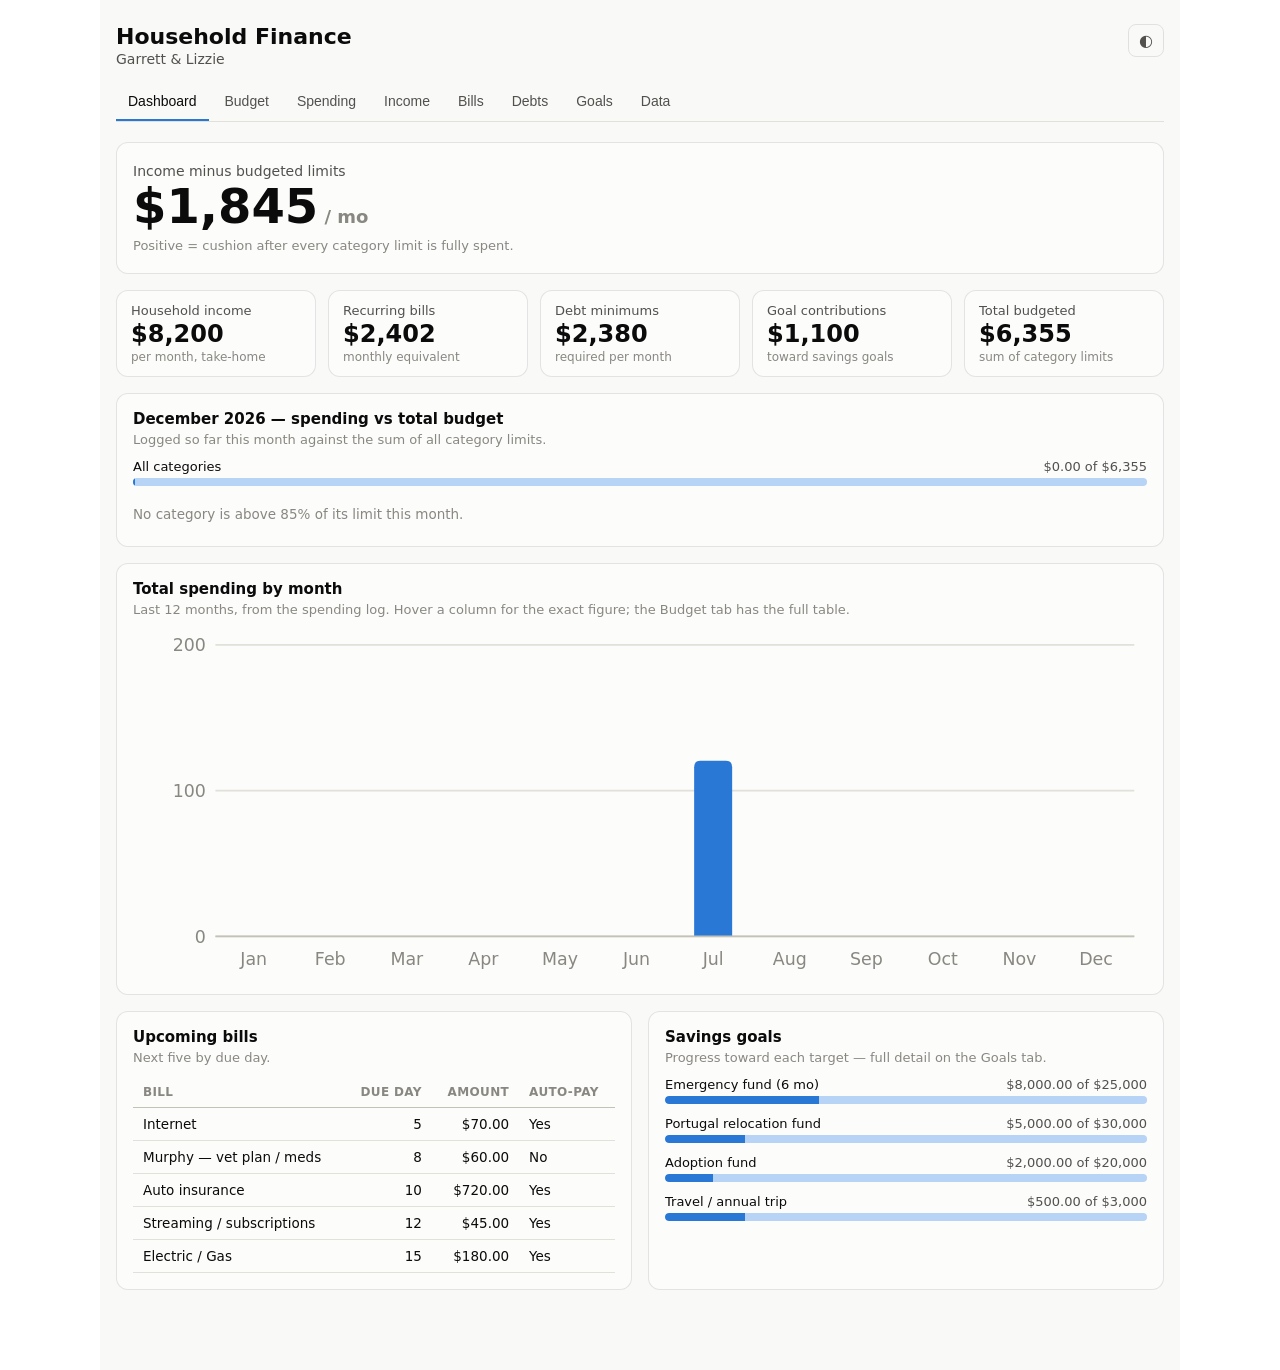
==== index.html @ 4013e346 "Household Finance — local-first budget app with GitHub Pages deploy Moved out of the Spanish-Lesson " ====
<!DOCTYPE html>
<html lang="en">
<head>
  <meta charset="UTF-8" />
  <meta name="viewport" content="width=device-width, initial-scale=1.0" />
  <meta name="color-scheme" content="light dark" />
  <title>Household Finance</title>
  <link rel="icon" href="data:image/svg+xml,%3Csvg xmlns='http://www.w3.org/2000/svg' viewBox='0 0 100 100'%3E%3Ctext y='.9em' font-size='90'%3E%F0%9F%92%B5%3C/text%3E%3C/svg%3E" />
  <link rel="stylesheet" href="styles.css" />
</head>
<body>
  <div class="app viz-root">
    <header class="app-header">
      <div>
        <h1>Household Finance</h1>
        <p class="subtitle" id="householdName">Garrett &amp; Lizzie</p>
      </div>
      <div class="header-actions">
        <button id="themeToggle" class="ghost-btn" title="Toggle light/dark">◐</button>
      </div>
    </header>

    <nav class="tabs" id="tabs">
      <button data-tab="dashboard" class="tab active">Dashboard</button>
      <button data-tab="budget" class="tab">Budget</button>
      <button data-tab="spending" class="tab">Spending</button>
      <button data-tab="income" class="tab">Income</button>
      <button data-tab="bills" class="tab">Bills</button>
      <button data-tab="debts" class="tab">Debts</button>
      <button data-tab="goals" class="tab">Goals</button>
      <button data-tab="data" class="tab">Data</button>
    </nav>

    <main id="main">
      <section id="tab-dashboard" class="tab-panel active"></section>
      <section id="tab-budget" class="tab-panel"></section>
      <section id="tab-spending" class="tab-panel"></section>
      <section id="tab-income" class="tab-panel"></section>
      <section id="tab-bills" class="tab-panel"></section>
      <section id="tab-debts" class="tab-panel"></section>
      <section id="tab-goals" class="tab-panel"></section>
      <section id="tab-data" class="tab-panel"></section>
    </main>

    <div id="tooltip" class="chart-tooltip" hidden></div>
  </div>
  <script src="app.js"></script>
</body>
</html>
---- styles.css ----
/* Reference dataviz palette — light mode defaults, dark under both the OS
   media query and the explicit data-theme stamp so the toggle wins both ways. */
.viz-root {
  color-scheme: light;
  --page: #f9f9f7;
  --surface-1: #fcfcfb;
  --text-primary: #0b0b0b;
  --text-secondary: #52514e;
  --text-muted: #898781;
  --grid: #e1e0d9;
  --axis: #c3c2b7;
  --border: rgba(11, 11, 11, 0.10);
  --series-1: #2a78d6;
  --seq-150: #b7d3f6;
  --seq-250: #86b6ef;
  --status-good: #0ca30c;
  --status-warning: #fab219;
  --status-serious: #ec835a;
  --status-critical: #d03b3b;
  --delta-good: #006300;
  --delta-bad: #d03b3b;
}
@media (prefers-color-scheme: dark) {
  :root:where(:not([data-theme="light"])) .viz-root {
    color-scheme: dark;
    --page: #0d0d0d;
    --surface-1: #1a1a19;
    --text-primary: #ffffff;
    --text-secondary: #c3c2b7;
    --text-muted: #898781;
    --grid: #2c2c2a;
    --axis: #383835;
    --border: rgba(255, 255, 255, 0.10);
    --series-1: #3987e5;
    --seq-150: #104281;
    --seq-250: #1c5cab;
    --delta-good: #0ca30c;
  }
}
:root[data-theme="dark"] .viz-root {
  color-scheme: dark;
  --page: #0d0d0d;
  --surface-1: #1a1a19;
  --text-primary: #ffffff;
  --text-secondary: #c3c2b7;
  --text-muted: #898781;
  --grid: #2c2c2a;
  --axis: #383835;
  --border: rgba(255, 255, 255, 0.10);
  --series-1: #3987e5;
  --seq-150: #104281;
  --seq-250: #1c5cab;
  --delta-good: #0ca30c;
}

* { box-sizing: border-box; margin: 0; }

body {
  font-family: system-ui, -apple-system, "Segoe UI", sans-serif;
  background: var(--page);
}

.app {
  max-width: 1080px;
  margin: 0 auto;
  padding: 16px 16px 64px;
  color: var(--text-primary);
  background: var(--page);
  min-height: 100vh;
}

.app-header {
  display: flex;
  justify-content: space-between;
  align-items: flex-start;
  gap: 12px;
  padding: 8px 0 16px;
}
.app-header h1 { font-size: 22px; font-weight: 650; }
.subtitle { color: var(--text-secondary); font-size: 14px; margin-top: 2px; }

.ghost-btn {
  background: none;
  border: 1px solid var(--border);
  border-radius: 8px;
  color: var(--text-secondary);
  font-size: 16px;
  padding: 6px 10px;
  cursor: pointer;
}
.ghost-btn:hover { background: var(--surface-1); }

/* Tabs */
.tabs {
  display: flex;
  gap: 4px;
  overflow-x: auto;
  border-bottom: 1px solid var(--grid);
  margin-bottom: 20px;
  -webkit-overflow-scrolling: touch;
}
.tab {
  background: none;
  border: none;
  border-bottom: 2px solid transparent;
  color: var(--text-secondary);
  font-size: 14px;
  font-weight: 500;
  padding: 10px 12px;
  cursor: pointer;
  white-space: nowrap;
}
.tab:hover { color: var(--text-primary); }
.tab.active { color: var(--text-primary); border-bottom-color: var(--series-1); }
.tab-panel { display: none; }
.tab-panel.active { display: block; }

/* Cards */
.card {
  background: var(--surface-1);
  border: 1px solid var(--border);
  border-radius: 12px;
  padding: 16px;
  margin-bottom: 16px;
}
.card h2 { font-size: 15px; font-weight: 600; margin-bottom: 4px; }
.card .card-note { font-size: 13px; color: var(--text-muted); margin-bottom: 12px; }

/* Hero + stat tiles */
.hero { text-align: left; padding: 20px 16px; }
.hero .hero-label { font-size: 14px; color: var(--text-secondary); }
.hero .hero-value { font-size: 48px; font-weight: 600; line-height: 1.15; }
.hero .hero-sub { font-size: 13px; color: var(--text-muted); margin-top: 4px; }

.kpi-row {
  display: grid;
  grid-template-columns: repeat(auto-fit, minmax(150px, 1fr));
  gap: 12px;
  margin-bottom: 16px;
}
.stat-tile {
  background: var(--surface-1);
  border: 1px solid var(--border);
  border-radius: 12px;
  padding: 12px 14px;
}
.stat-tile .stat-label { font-size: 13px; color: var(--text-secondary); }
.stat-tile .stat-value { font-size: 24px; font-weight: 600; margin-top: 2px; }
.stat-tile .stat-sub { font-size: 12px; color: var(--text-muted); margin-top: 2px; }

/* Meters — unfilled track is a lighter step of the same ramp */
.meter {
  height: 8px;
  border-radius: 4px;
  background: var(--seq-150);
  overflow: hidden;
}
.meter-fill {
  height: 100%;
  border-radius: 4px 0 0 4px;
  background: var(--series-1);
  min-width: 2px;
}
.meter-fill.warn { background: var(--status-warning); }
.meter-fill.over { background: var(--status-critical); }
.meter-row { margin-bottom: 12px; }
.meter-head {
  display: flex;
  justify-content: space-between;
  align-items: baseline;
  font-size: 13px;
  margin-bottom: 4px;
  gap: 8px;
}
.meter-head .meter-name { color: var(--text-primary); font-weight: 500; }
.meter-head .meter-nums { color: var(--text-secondary); white-space: nowrap; }
.meter-head .flag { font-size: 12px; margin-left: 6px; }
.flag.over-flag { color: var(--status-critical); font-weight: 600; }
.flag.warn-flag { color: var(--text-secondary); font-weight: 600; }

/* Tables */
.table-wrap { overflow-x: auto; }
table {
  width: 100%;
  border-collapse: collapse;
  font-size: 13.5px;
}
th {
  text-align: left;
  font-weight: 600;
  color: var(--text-muted);
  font-size: 12px;
  text-transform: uppercase;
  letter-spacing: 0.03em;
  padding: 8px 10px;
  border-bottom: 1px solid var(--axis);
  white-space: nowrap;
}
td {
  padding: 8px 10px;
  border-bottom: 1px solid var(--grid);
  color: var(--text-primary);
  vertical-align: middle;
}
td.num, th.num { text-align: right; font-variant-numeric: tabular-nums; }
tr.total-row td { font-weight: 600; border-top: 1px solid var(--axis); border-bottom: none; }
td .muted, .muted { color: var(--text-muted); }
td .secondary { color: var(--text-secondary); }
.pos { color: var(--delta-good); }
.neg { color: var(--delta-bad); }

.row-actions { white-space: nowrap; text-align: right; }
.row-actions button {
  background: none;
  border: none;
  cursor: pointer;
  color: var(--text-muted);
  font-size: 13px;
  padding: 2px 6px;
  border-radius: 6px;
}
.row-actions button:hover { color: var(--text-primary); background: var(--page); }

/* Forms */
.form-grid {
  display: flex;
  flex-wrap: wrap;
  gap: 8px;
  align-items: flex-end;
  margin-bottom: 12px;
}
.field { display: flex; flex-direction: column; gap: 3px; }
.field label { font-size: 12px; color: var(--text-secondary); }
input, select {
  font: inherit;
  font-size: 14px;
  color: var(--text-primary);
  background: var(--page);
  border: 1px solid var(--axis);
  border-radius: 8px;
  padding: 7px 9px;
  min-width: 0;
}
input:focus, select:focus { outline: 2px solid var(--series-1); outline-offset: 1px; border-color: transparent; }
input[type="number"] { width: 110px; }
input[type="date"], input[type="month"] { width: 150px; }
.checkbox-field { flex-direction: row; align-items: center; gap: 6px; padding-bottom: 9px; }
.checkbox-field input { width: auto; }

.primary-btn {
  font: inherit;
  font-size: 14px;
  font-weight: 600;
  background: var(--series-1);
  color: #fff;
  border: none;
  border-radius: 8px;
  padding: 8px 16px;
  cursor: pointer;
}
.primary-btn:hover { filter: brightness(1.08); }
.secondary-btn {
  font: inherit;
  font-size: 14px;
  background: none;
  border: 1px solid var(--axis);
  color: var(--text-secondary);
  border-radius: 8px;
  padding: 8px 14px;
  cursor: pointer;
}
.secondary-btn:hover { color: var(--text-primary); }
.danger-btn {
  font: inherit;
  font-size: 14px;
  background: none;
  border: 1px solid var(--status-critical);
  color: var(--status-critical);
  border-radius: 8px;
  padding: 8px 14px;
  cursor: pointer;
}

.toolbar {
  display: flex;
  flex-wrap: wrap;
  gap: 8px;
  align-items: center;
  margin-bottom: 12px;
}
.toolbar .spacer { flex: 1; }

/* Chart */
.chart-svg { width: 100%; height: auto; display: block; }
.chart-tooltip {
  position: fixed;
  z-index: 10;
  pointer-events: none;
  background: var(--surface-1);
  color: var(--text-primary);
  border: 1px solid var(--border);
  border-radius: 8px;
  box-shadow: 0 4px 16px rgba(0, 0, 0, 0.15);
  padding: 8px 10px;
  font-size: 13px;
  max-width: 260px;
}
.chart-tooltip .tt-title { font-weight: 600; margin-bottom: 2px; }
.chart-tooltip .tt-line { color: var(--text-secondary); }

.two-col {
  display: grid;
  grid-template-columns: 1fr 1fr;
  gap: 16px;
}
@media (max-width: 760px) {
  .two-col { grid-template-columns: 1fr; }
}

.empty-note { color: var(--text-muted); font-size: 13.5px; padding: 8px 0; }
textarea.io-area {
  width: 100%;
  min-height: 140px;
  font-family: ui-monospace, monospace;
  font-size: 12px;
  color: var(--text-primary);
  background: var(--page);
  border: 1px solid var(--axis);
  border-radius: 8px;
  padding: 8px;
}
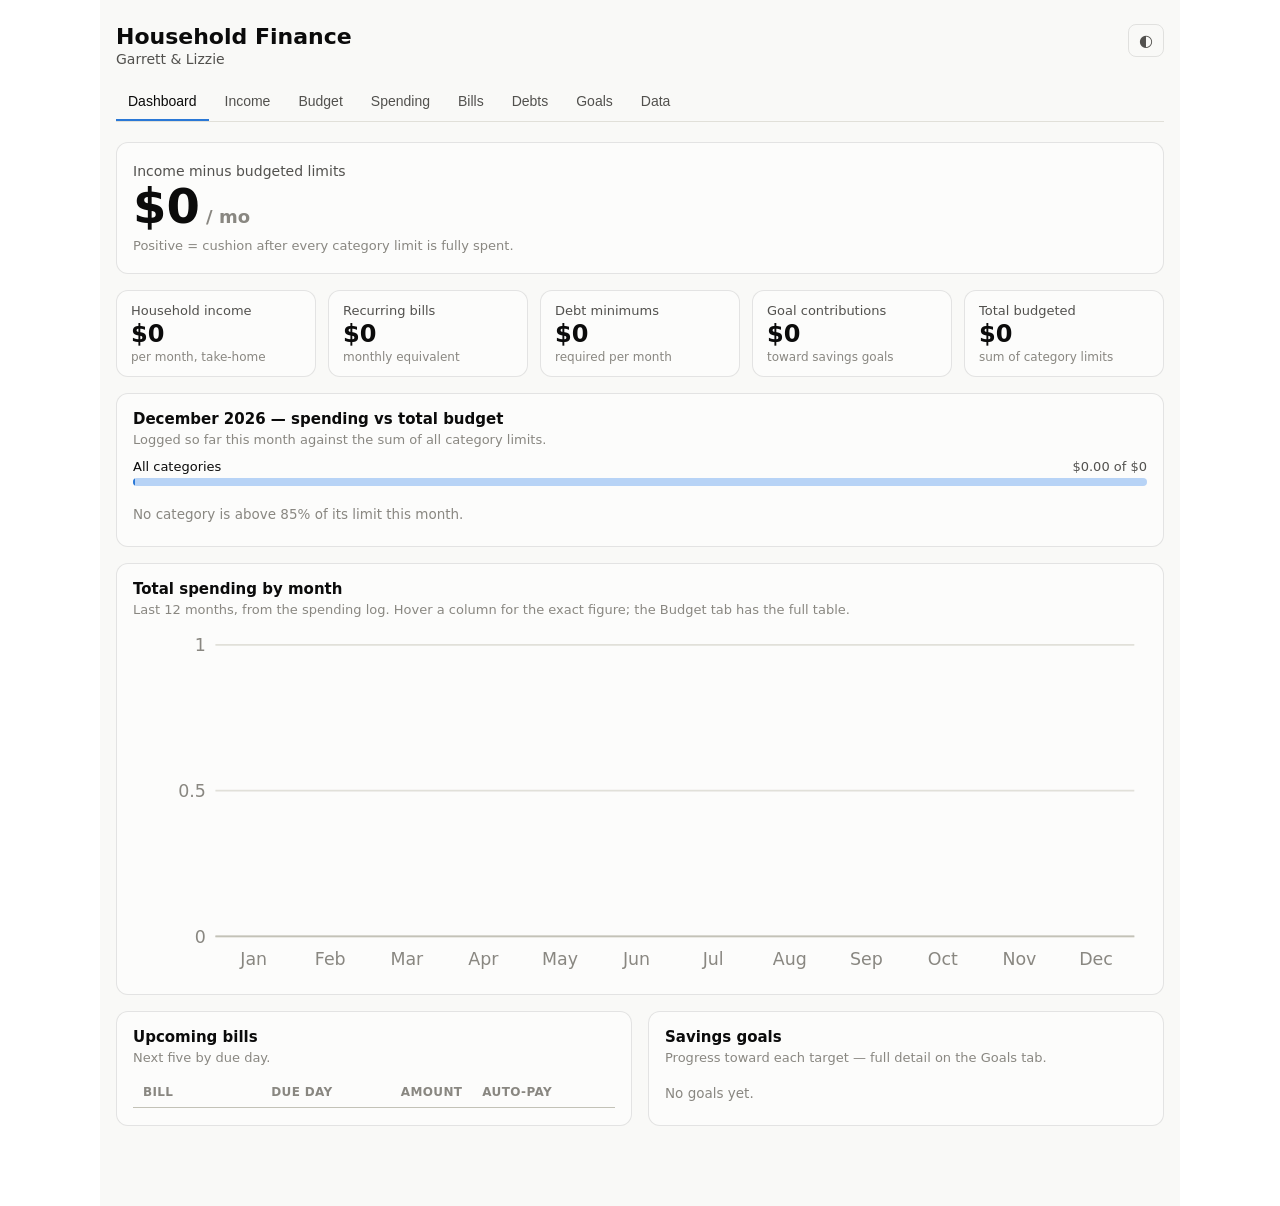
==== commit 5f3aa98d: "Clear example data; reorder tabs; redesign Income with pay frequencies - Start empty: no example spe" ====
--- a/index.html
+++ b/index.html
@@ -22,9 +22,9 @@
 
     <nav class="tabs" id="tabs">
       <button data-tab="dashboard" class="tab active">Dashboard</button>
+      <button data-tab="income" class="tab">Income</button>
       <button data-tab="budget" class="tab">Budget</button>
       <button data-tab="spending" class="tab">Spending</button>
-      <button data-tab="income" class="tab">Income</button>
       <button data-tab="bills" class="tab">Bills</button>
       <button data-tab="debts" class="tab">Debts</button>
       <button data-tab="goals" class="tab">Goals</button>
@@ -33,9 +33,9 @@
 
     <main id="main">
       <section id="tab-dashboard" class="tab-panel active"></section>
+      <section id="tab-income" class="tab-panel"></section>
       <section id="tab-budget" class="tab-panel"></section>
       <section id="tab-spending" class="tab-panel"></section>
-      <section id="tab-income" class="tab-panel"></section>
       <section id="tab-bills" class="tab-panel"></section>
       <section id="tab-debts" class="tab-panel"></section>
       <section id="tab-goals" class="tab-panel"></section>
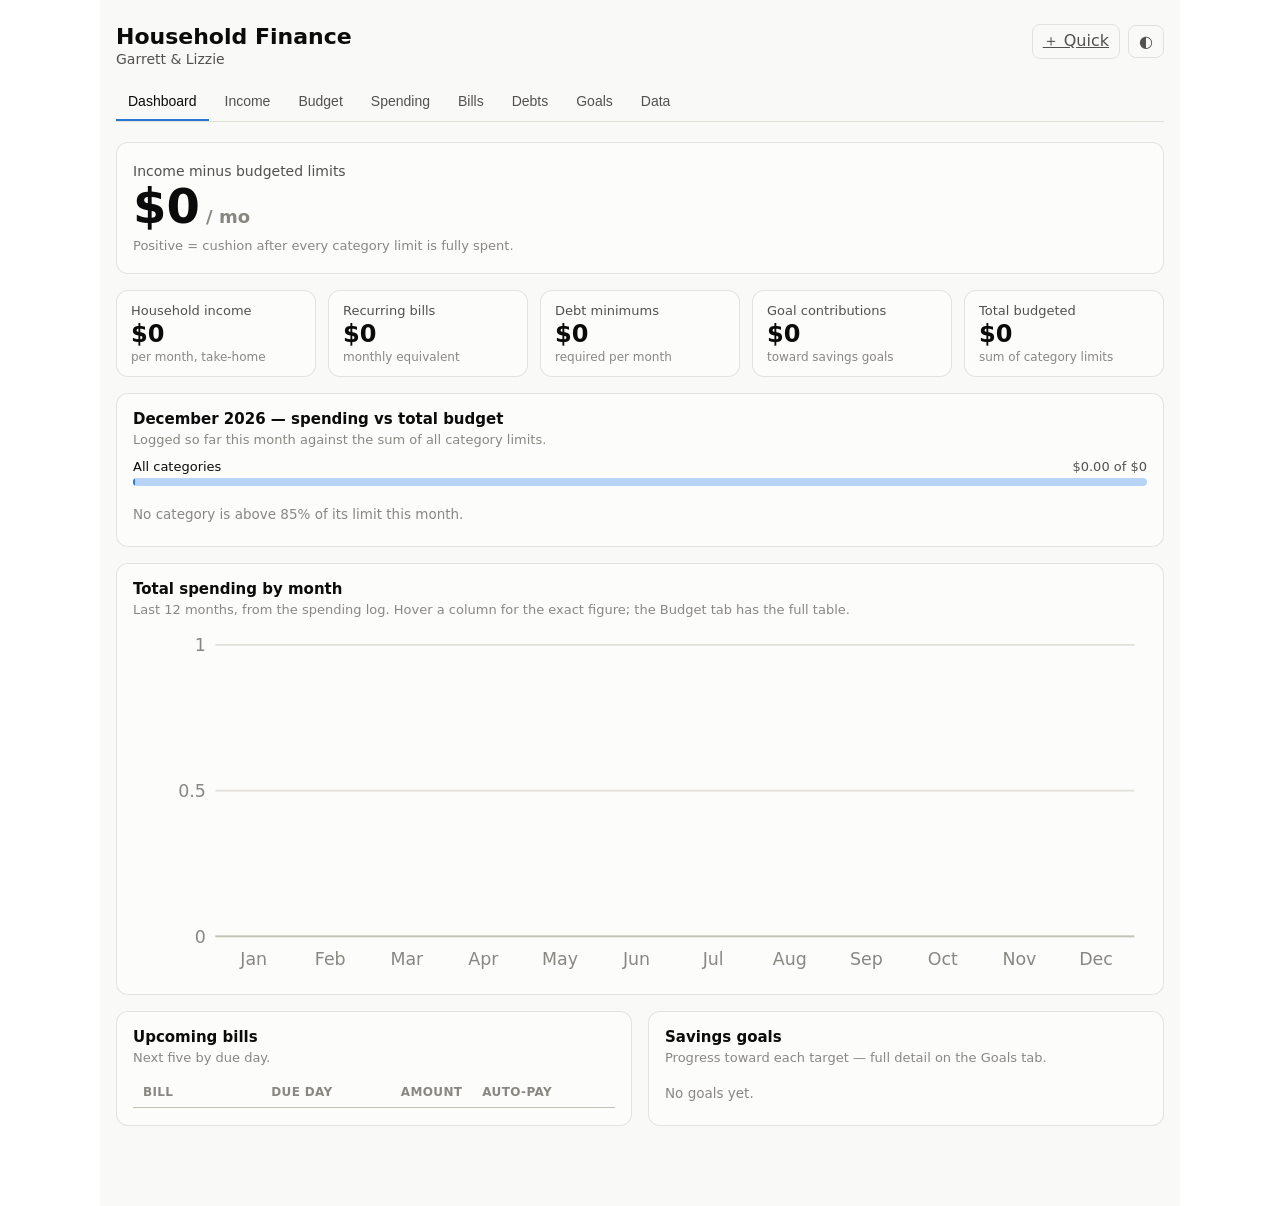
==== commit 9dbb1e1a: "Add phone-first Quick Expense page that syncs to the same data A minimal companion at /quick/ for lo" ====
--- a/index.html
+++ b/index.html
@@ -16,6 +16,8 @@
         <p class="subtitle" id="householdName">Garrett &amp; Lizzie</p>
       </div>
       <div class="header-actions">
+        <span id="syncBadge" class="sync-badge" hidden></span>
+        <a class="ghost-btn" href="quick/" title="Quick expense entry (phone)">＋ Quick</a>
         <button id="themeToggle" class="ghost-btn" title="Toggle light/dark">◐</button>
       </div>
     </header>
--- a/styles.css
+++ b/styles.css
@@ -90,6 +90,17 @@
 }
 .ghost-btn:hover { background: var(--surface-1); }
 
+.header-actions { display: flex; align-items: center; gap: 8px; }
+.sync-badge {
+  font-size: 12px;
+  color: var(--text-secondary);
+  border: 1px solid var(--border);
+  border-radius: 999px;
+  padding: 4px 10px;
+  white-space: nowrap;
+}
+.sync-badge.err { color: var(--status-critical); border-color: var(--status-critical); }
+
 /* Tabs */
 .tabs {
   display: flex;
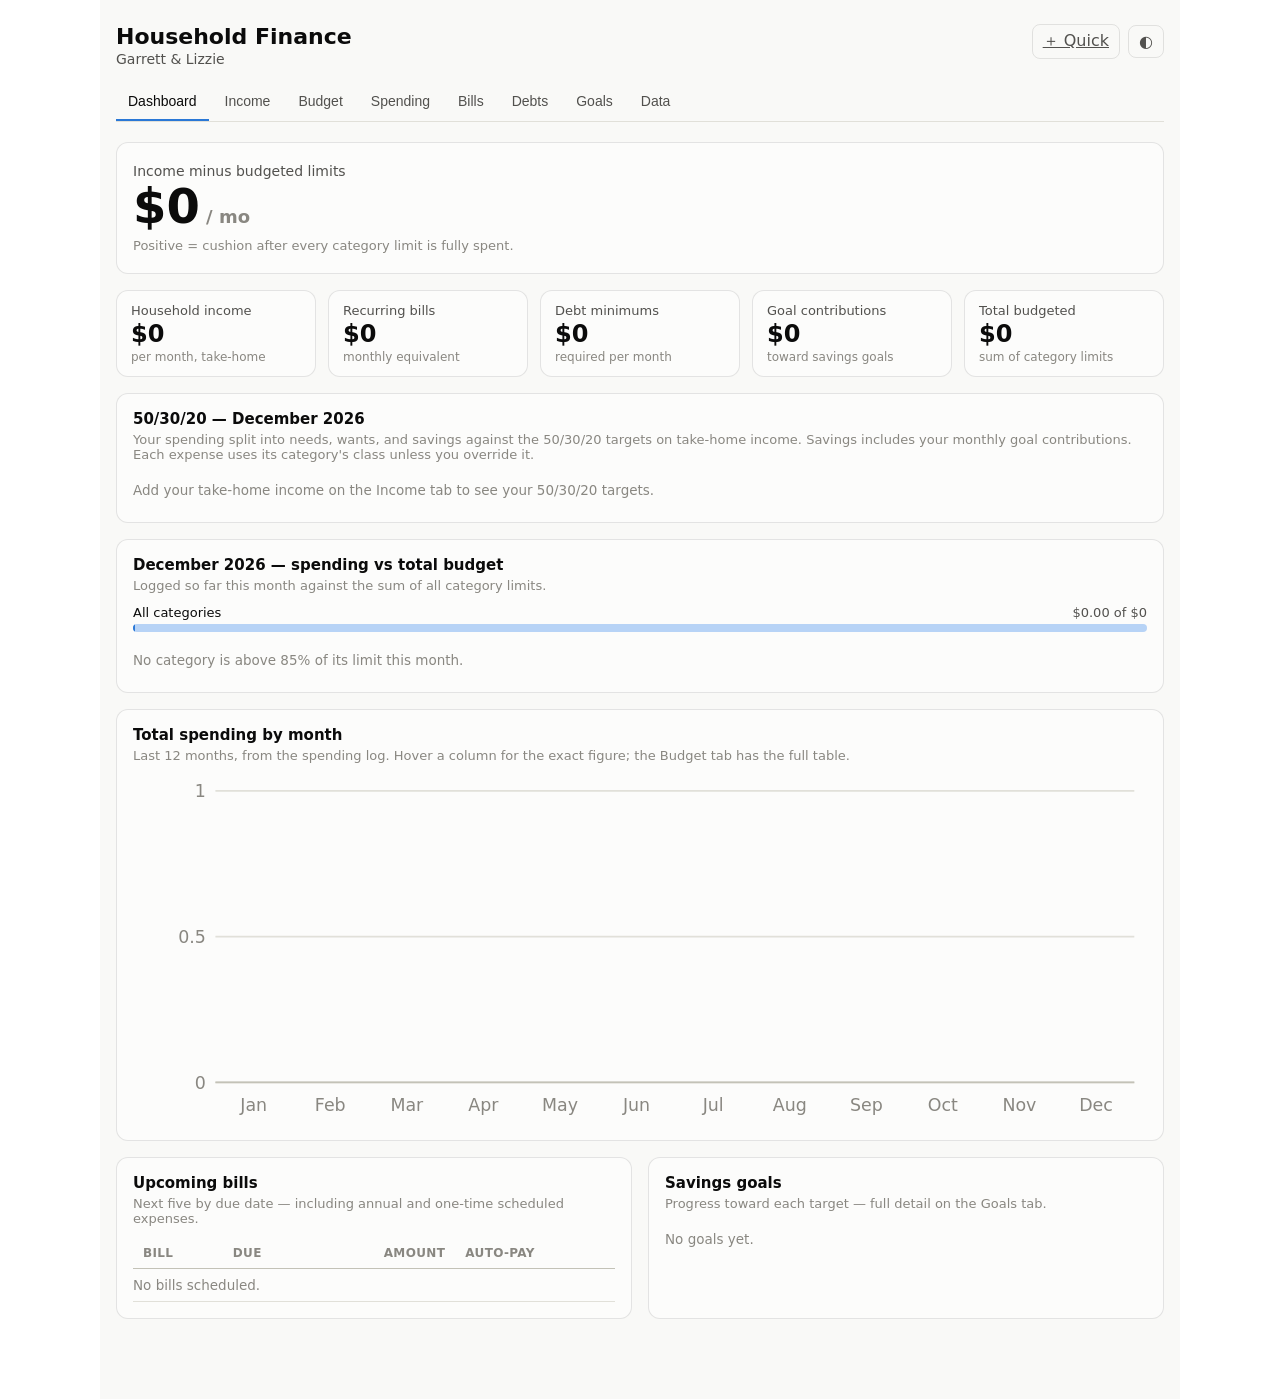
==== commit d9aa75f4: "Installable PWA + scheduled annual/one-time expenses PWA: - Web app manifests for the main app and /" ====
--- a/index.html
+++ b/index.html
@@ -5,7 +5,10 @@
   <meta name="viewport" content="width=device-width, initial-scale=1.0" />
   <meta name="color-scheme" content="light dark" />
   <title>Household Finance</title>
+  <meta name="theme-color" content="#2a78d6" />
   <link rel="icon" href="data:image/svg+xml,%3Csvg xmlns='http://www.w3.org/2000/svg' viewBox='0 0 100 100'%3E%3Ctext y='.9em' font-size='90'%3E%F0%9F%92%B5%3C/text%3E%3C/svg%3E" />
+  <link rel="manifest" href="manifest.webmanifest" />
+  <link rel="apple-touch-icon" href="icons/icon-192.png" />
   <link rel="stylesheet" href="styles.css" />
 </head>
 <body>
@@ -47,5 +50,8 @@
     <div id="tooltip" class="chart-tooltip" hidden></div>
   </div>
   <script src="app.js"></script>
+  <script>
+    if ("serviceWorker" in navigator) navigator.serviceWorker.register("sw.js");
+  </script>
 </body>
 </html>
--- a/styles.css
+++ b/styles.css
@@ -329,6 +329,14 @@
 }
 
 .empty-note { color: var(--text-muted); font-size: 13.5px; padding: 8px 0; }
+
+/* Receipt splitter */
+.rc-table select, .rc-table input[type="text"], .rc-table .rc-desc { width: 100%; min-width: 90px; }
+.rc-table .rc-amt { width: 90px; }
+.rc-table td { vertical-align: middle; }
+.rc-table .rc-del { color: var(--text-muted); font-size: 15px; }
+.rc-table .rc-del:hover { color: var(--status-critical); }
+.rc-summary { margin: 12px 0; font-size: 14px; color: var(--text-secondary); }
 textarea.io-area {
   width: 100%;
   min-height: 140px;
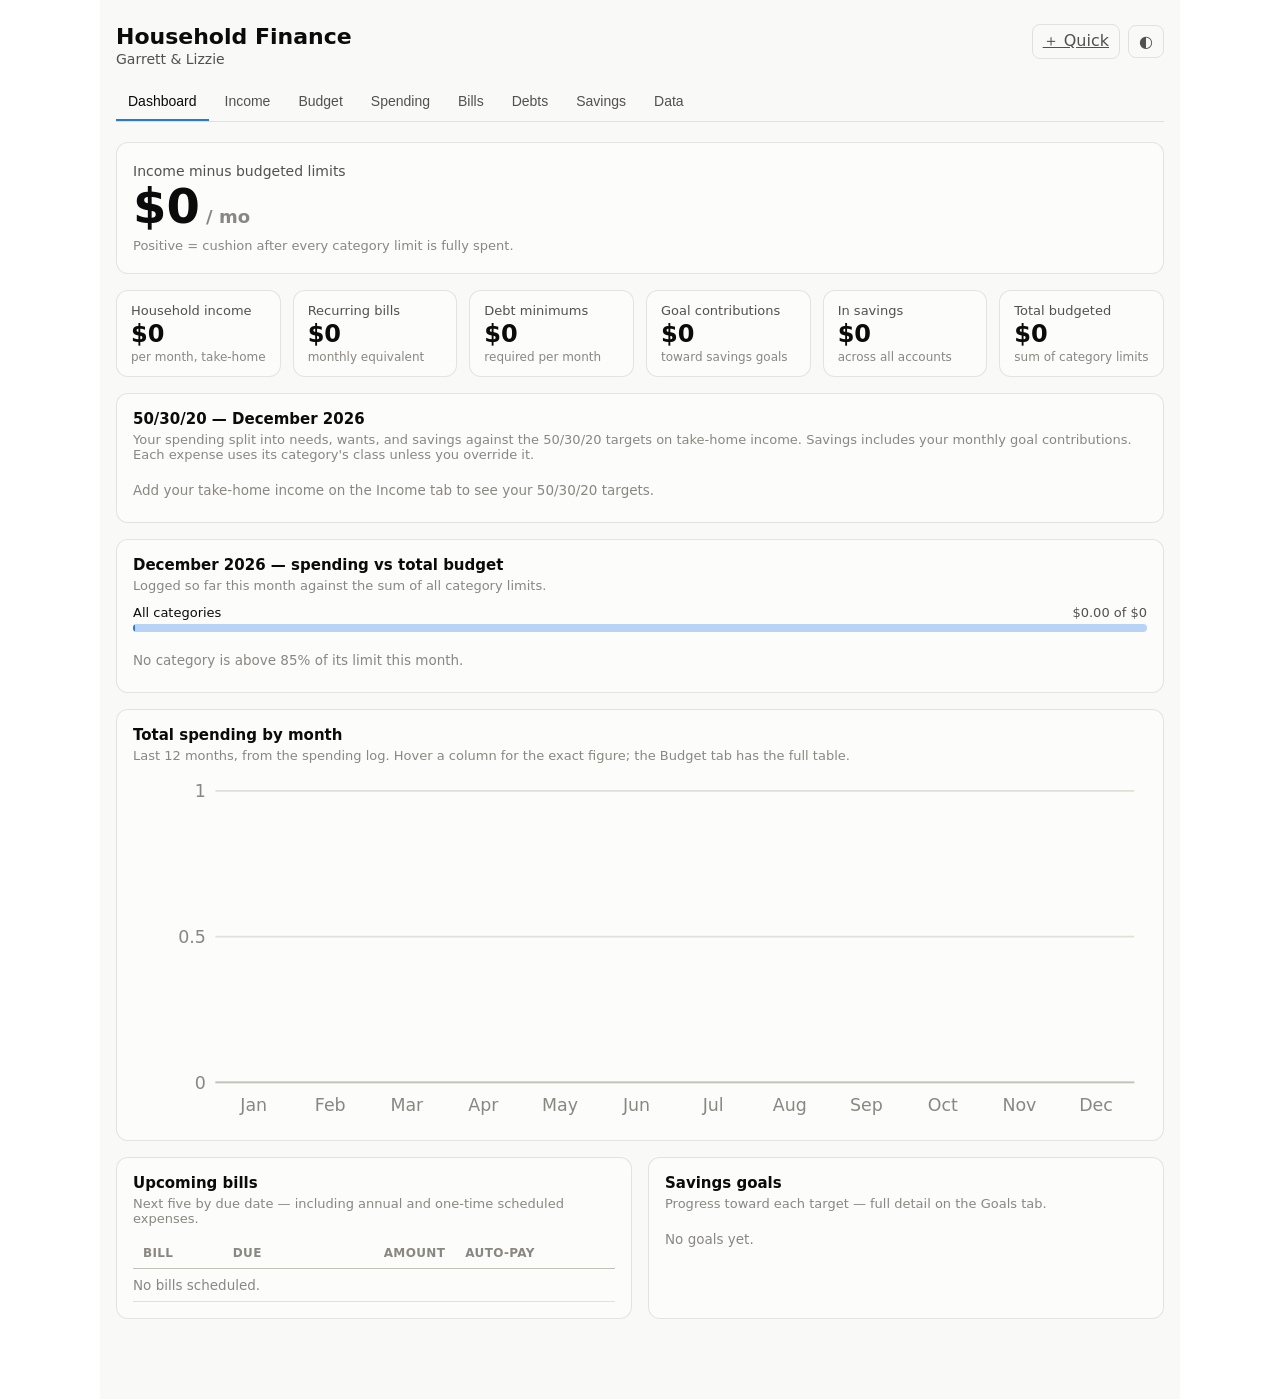
==== commit 75ec72eb: "Savings accounts dashboard + document attachments on expenses Savings accounts (Goals tab renamed "S" ====
--- a/index.html
+++ b/index.html
@@ -32,7 +32,7 @@
       <button data-tab="spending" class="tab">Spending</button>
       <button data-tab="bills" class="tab">Bills</button>
       <button data-tab="debts" class="tab">Debts</button>
-      <button data-tab="goals" class="tab">Goals</button>
+      <button data-tab="goals" class="tab">Savings</button>
       <button data-tab="data" class="tab">Data</button>
     </nav>
 
--- a/styles.css
+++ b/styles.css
@@ -330,6 +330,47 @@
 
 .empty-note { color: var(--text-muted); font-size: 13.5px; padding: 8px 0; }
 
+/* Inline budget-table editors */
+.cat-limit { width: 90px; text-align: right; font-variant-numeric: tabular-nums; padding: 5px 8px; }
+.cat-class { padding: 5px 8px; }
+.acct-balance { width: 120px; text-align: right; font-variant-numeric: tabular-nums; padding: 5px 8px; }
+
+/* Attachment modal */
+.att-overlay {
+  position: fixed;
+  inset: 0;
+  z-index: 30;
+  background: rgba(0, 0, 0, 0.45);
+  display: flex;
+  align-items: flex-start;
+  justify-content: center;
+  padding: 40px 16px;
+  overflow-y: auto;
+}
+.att-overlay[hidden] { display: none; }
+.att-box {
+  background: var(--surface-1);
+  color: var(--text-primary);
+  border: 1px solid var(--border);
+  border-radius: 14px;
+  padding: 16px;
+  width: 100%;
+  max-width: 560px;
+}
+.att-head { display: flex; justify-content: space-between; align-items: center; gap: 8px; margin-bottom: 10px; }
+.att-head h2 { font-size: 15px; font-weight: 600; overflow: hidden; text-overflow: ellipsis; white-space: nowrap; }
+.att-item { display: flex; align-items: center; gap: 10px; padding: 8px 0; border-bottom: 1px solid var(--grid); }
+.att-item .att-name {
+  background: none; border: none; cursor: pointer; font: inherit;
+  color: var(--series-1); text-align: left; padding: 0;
+  overflow: hidden; text-overflow: ellipsis; white-space: nowrap; flex: 1; min-width: 0;
+}
+.att-item .att-remove { background: none; border: none; cursor: pointer; color: var(--text-muted); font-size: 14px; }
+.att-item .att-remove:hover { color: var(--status-critical); }
+.att-upload { display: inline-block; margin-top: 12px; cursor: pointer; }
+#attPreview { margin-top: 12px; }
+#attPreview img { max-width: 100%; border-radius: 10px; border: 1px solid var(--border); }
+
 /* Receipt splitter */
 .rc-table select, .rc-table input[type="text"], .rc-table .rc-desc { width: 100%; min-width: 90px; }
 .rc-table .rc-amt { width: 90px; }
